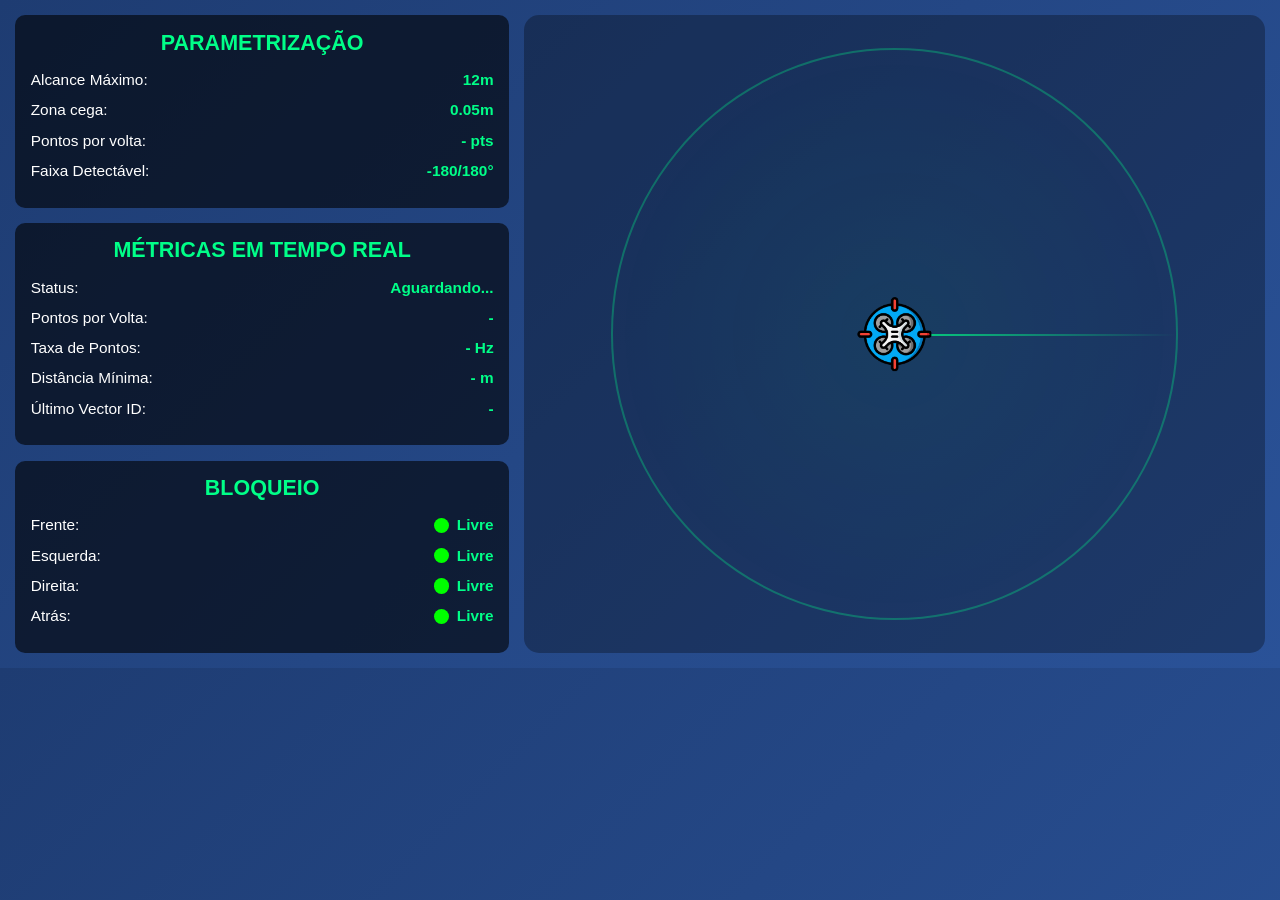
==== drone_inspetor/gui/lidar_dashboard.html @ 8823ca31 "Commit inicial do projeto" ====
<!DOCTYPE html>
<html lang="pt-BR">
<head>
    <meta charset="UTF-8">
    <meta name="viewport" content="width=device-width, initial-scale=1.0">
    <title>RPLiDAR C1 Dashboard</title>
    <style>
        /* O CSS está correto e não precisa de alterações */
        * { margin: 0; padding: 0; box-sizing: border-box; }
        html { font-size: clamp(10px, 1.2vw, 16px); }
        body {
            width: 100%; height: 100%;
            font-family: 'Segoe UI', Arial, sans-serif;
            background: linear-gradient(135deg, #1e3c72, #2a5298);
            color: white;
            overflow: hidden;
        }
        
        .dashboard { display: flex; width: 100%; height: 100%; padding: 1rem; gap: 1rem; }
        .area-a { flex: 2; display: flex; flex-direction: column; gap: 1rem; min-width: 280px; }
        .area-b { flex: 3; display: flex; flex-direction: column; min-height: 0; }

        .panel { background: rgba(0,0,0,0.6); border-radius: 10px; padding: 1rem; display: flex; flex-direction: column; flex-grow: 1; }
        .panel h3 { font-size: 1.4rem; margin-bottom: 1rem; color: #00ff88; text-align: center; }
        .metric { display: flex; justify-content: space-between; align-items: center; margin-bottom: 0.8rem; font-size: 1rem; }
        .metric-value { color: #00ff88; font-weight: bold; display: flex; align-items: center; }
        .led { width: 1rem; height: 1rem; border-radius: 50%; margin-right: 0.5rem; flex-shrink: 0; }
        .led.free { background-color: #00ff00; }
        .led.blocked { background-color: #ff0000; }

        .radar-section { flex-grow: 1; background: rgba(0,0,0,0.3); border-radius: 15px; padding: 1rem; display: flex; align-items: center; justify-content: center; min-height: 0; }
        
        .lidar-container {
            width: 100%;
            height: 100%;
            display: flex;
            align-items: center;
            justify-content: center;
            position: relative;
        }
        
        .lidar-display {
            width: 80%;
            padding-top: 80%;
            height: 0;
            position: relative;
            border: 2px solid rgba(0,255,136,0.3);
            border-radius: 50%;
            background: radial-gradient(circle, rgba(0,255,136,0.05) 0%, transparent 70%);
            /* Adiciona overflow: hidden para uma camada extra de segurança visual */
            overflow: hidden;
        }
        
        .range-circle, .angle-label, .angle-marker, .angle-line, .lidar-point, .scan-line, .drone-icon {
            position: absolute;
            pointer-events: none;
        }
        
        .range-circle {
            border: 1px solid rgba(0,255,136,0.2);
            border-radius: 50%;
            display: flex;
            align-items: flex-end;
            justify-content: center;
        }
        
        .range-label {
            font-size: 1.2rem;
            color: rgba(0,255,136,0.8);
            margin-bottom: -0.6rem;
            background: rgba(0,0,0,0.5);
            padding: 0.2rem 0.4rem;
            border-radius: 3px;
        }
        
        .angle-label { font-size: 1.2rem; color: rgba(0,255,136,0.8); transform: translate(-50%, -50%); }
        
        .angle-marker {
            width: 1px;
            height: 10px;
            background-color: rgba(0,255,136,0.5);
            transform-origin: bottom;
        }
        
        .angle-line {
            height: 1px;
            background-color: rgba(0,255,136,0.3);
            transform-origin: center;
        }
        
        .drone-icon {
            top: 50%; left: 50%;
            transform: translate(-50%, -50%);
            width: 13%;
            height: 13%;
            min-width: 32px;
            min-height: 32px;
            z-index: 10;
            background-image: url("target.png");
            background-size: contain;
        }
        
        .scan-line { top: 50%; left: 50%; width: 50%; height: 2px; background: linear-gradient(90deg, rgba(0,255,136,0.8) 0%, transparent 100%); transform-origin: 0 50%; z-index: 5; }
        
        .lidar-point {
            width: 6px;
            height: 6px;
            border-radius: 50%;
            transform: translate(-50%, -50%);
        }
    </style>
</head>
<body>
    <!-- Estrutura HTML sem alterações -->
    <div class="dashboard">
        <div class="area-a">
            <div class="panel parameterization"><h3>PARAMETRIZAÇÃO</h3><div class="metric"><span>Alcance Máximo:</span><span class="metric-value" id="displayRangeLabel">12m</span></div><div class="metric"><span>Zona cega:</span><span class="metric-value">0.05m</span></div><div class="metric"><span>Pontos por volta:</span><span class="metric-value" id="currentPointsLabel">- pts</span></div><div class="metric"><span>Faixa Detectável:</span><span class="metric-value" id="detectableRange">-180/180°</span></div></div>
            <div class="panel radar-metrics"><h3>MÉTRICAS EM TEMPO REAL</h3><div class="metric"><span>Status:</span><span class="metric-value" id="radarStatus">Aguardando...</span></div><div class="metric"><span>Pontos por Volta:</span><span class="metric-value" id="pointsPerRotation">-</span></div><div class="metric"><span>Taxa de Pontos:</span><span class="metric-value" id="pointsPerSecond">- Hz</span></div><div class="metric"><span>Distância Mínima:</span><span class="metric-value" id="minDistance">- m</span></div><div class="metric"><span>Último Vector ID:</span><span class="metric-value" id="vectorId">-</span></div></div>
            <div class="panel lock-status"><h3>BLOQUEIO</h3><div class="metric"><span>Frente:</span><div class="metric-value"><div class="led free" id="ledFront"></div><span id="lockFront">Livre</span></div></div><div class="metric"><span>Esquerda:</span><div class="metric-value"><div class="led free" id="ledLeft"></div><span id="lockLeft">Livre</span></div></div><div class="metric"><span>Direita:</span><div class="metric-value"><div class="led free" id="ledRight"></div><span id="lockRight">Livre</span></div></div><div class="metric"><span>Atrás:</span><div class="metric-value"><div class="led free" id="ledBack"></div><span id="lockBack">Livre</span></div></div></div>
        </div>
        <div class="area-b">
            <div class="radar-section">
                <div class="lidar-container" id="lidarContainer">
                    <div class="lidar-display" id="lidarDisplay">
                        <div class="scan-line" id="scanLine"></div>
                        <div class="drone-icon"></div>
                    </div>
                </div>
            </div>
        </div>
    </div>

    <script>
        const MAX_RANGE = 12;
        let displayRange = MAX_RANGE;
        let isInitialized = false;
        let lastAnimationTime = null;
        let scanAnimationAngle = 0;
        let current_point_vector = [];

        const lidarContainer = document.getElementById("lidarContainer");
        const lidarDisplay = document.getElementById("lidarDisplay");
        const scanLine = document.getElementById("scanLine");

        function updateScanAnimation(timestamp) {
            if (!isInitialized) return;
            if (!lastAnimationTime) lastAnimationTime = timestamp;
            const deltaTime = (timestamp - lastAnimationTime) / 1000;
            lastAnimationTime = timestamp;
            scanAnimationAngle = (scanAnimationAngle + 180 * deltaTime) % 360;
            scanLine.style.transform = `rotate(${scanAnimationAngle - 90}deg)`;
            requestAnimationFrame(updateScanAnimation);
        }

        function generateRangeCircles() {
            // (Função sem alterações)
            lidarDisplay.querySelectorAll(".range-circle").forEach(el => el.remove());
            const numCircles = 4;
            for (let i = 1; i <= numCircles; i++) {
                const radiusPercent = (i / numCircles) * 100;
                const circle = document.createElement("div");
                circle.className = "range-circle";
                circle.style.width = `${radiusPercent}%`;
                circle.style.height = `${radiusPercent}%`;
                circle.style.top = "50%";
                circle.style.left = "50%";
                circle.style.transform = "translate(-50%, -50%)";
                const label = document.createElement("div");
                label.className = "range-label";
                const distance = (displayRange / numCircles) * i;
                label.textContent = `${+distance.toFixed(2)}m`;
                circle.appendChild(label);
                lidarDisplay.appendChild(circle);
            }
        }

        function generateAngleMarkers() {
            // (Função sem alterações)
            lidarContainer.querySelectorAll(".angle-label, .angle-marker, .angle-line").forEach(el => el.remove());
            const displayRadius = lidarDisplay.clientWidth / 2;
            for (let angle = 0; angle < 360; angle += 45) {
                const visualRad = (angle - 90) * Math.PI / 180;
                const marker = document.createElement("div");
                marker.className = "angle-marker";
                const markerX = (lidarContainer.clientWidth / 2) + Math.cos(visualRad) * displayRadius;
                const markerY = (lidarContainer.clientHeight / 2) + Math.sin(visualRad) * displayRadius;
                marker.style.left = `${markerX}px`;
                marker.style.top = `${markerY}px`;
                marker.style.transform = `translate(-50%, -100%) rotate(${angle}deg)`;
                lidarContainer.appendChild(marker);
                const label = document.createElement("div");
                label.className = "angle-label";
                let displayAngle = angle;
                if (displayAngle > 180) { displayAngle -= 360; }
                displayAngle = -displayAngle;
                label.textContent = `${displayAngle}°`;
                const labelRadius = displayRadius + 25;
                const labelX = (lidarContainer.clientWidth / 2) + Math.cos(visualRad) * labelRadius;
                const labelY = (lidarContainer.clientHeight / 2) + Math.sin(visualRad) * labelRadius;
                label.style.left = `${labelX}px`;
                label.style.top = `${labelY}px`;
                lidarContainer.appendChild(label);
            }
            const drawLine = (angle) => {
                const line = document.createElement("div");
                line.className = "angle-line";
                line.style.width = "100%";
                line.style.top = "50%";
                line.style.left = "0%";
                line.style.transform = `rotate(${angle}deg)`;
                lidarDisplay.appendChild(line);
            };
            drawLine(45);
            drawLine(-45);
        }
        
        function plotLidarPoints() {
            if (!isInitialized) return;
            lidarDisplay.querySelectorAll(".lidar-point").forEach(p => p.remove());
            const displayRadius = lidarDisplay.clientWidth / 2;
            const scale = displayRadius / displayRange;

            for (let i = 0; i < current_point_vector.length; i += 2) {
                const distance = current_point_vector[i];
                const angleRad = current_point_vector[i + 1];

                // CORREÇÃO: Adiciona a condição para filtrar os pontos
                // Só plota se a distância for menor ou igual ao alcance de exibição atual.
                if (distance <= displayRange) {
                    const x = displayRadius - (distance * Math.sin(angleRad)) * scale;
                    const y = displayRadius - (distance * Math.cos(angleRad)) * scale;

                    const pointElement = document.createElement("div");
                    pointElement.className = "lidar-point";
                    pointElement.style.left = `${x}px`;
                    pointElement.style.top = `${y}px`;
                    pointElement.style.backgroundColor = getColorByDistance(distance);
                    lidarDisplay.appendChild(pointElement);
                }
            }
        }

        function getColorByDistance(distance) {
            if (distance > 5) return "rgb(0, 255, 0)";
            if (distance < 1) return "rgb(255, 0, 0)";
            const t = (distance - 1) / 4;
            const r = Math.round(255 * (1 - t));
            const g = Math.round(255 * t);
            return `rgb(${r}, ${g}, 0)`;
        }

        function initializeRadarElements() {
            if (!lidarDisplay) return;
            const tryToInitialize = () => {
                if (lidarDisplay.clientWidth > 10) {
                    isInitialized = true;
                    generateRangeCircles();
                    generateAngleMarkers();
                    requestAnimationFrame(updateScanAnimation);
                } else {
                    requestAnimationFrame(tryToInitialize);
                }
            };
            tryToInitialize();
        }

        lidarDisplay.addEventListener("wheel", function(event) {
            event.preventDefault();
            if (event.deltaY < 0) {
                displayRange = Math.max(1, displayRange - 1);
            } else {
                displayRange = Math.min(MAX_RANGE, displayRange + 1);
            }
            generateRangeCircles();
            plotLidarPoints();
        });

        function startRadarInitialization() {
            initializeRadarElements();
        }

        function dashboard_update_point_vector(newVector) {
            if (newVector && Array.isArray(newVector)) {
                current_point_vector = newVector;
                plotLidarPoints();
            }
        }
    </script>
</body>
</html>
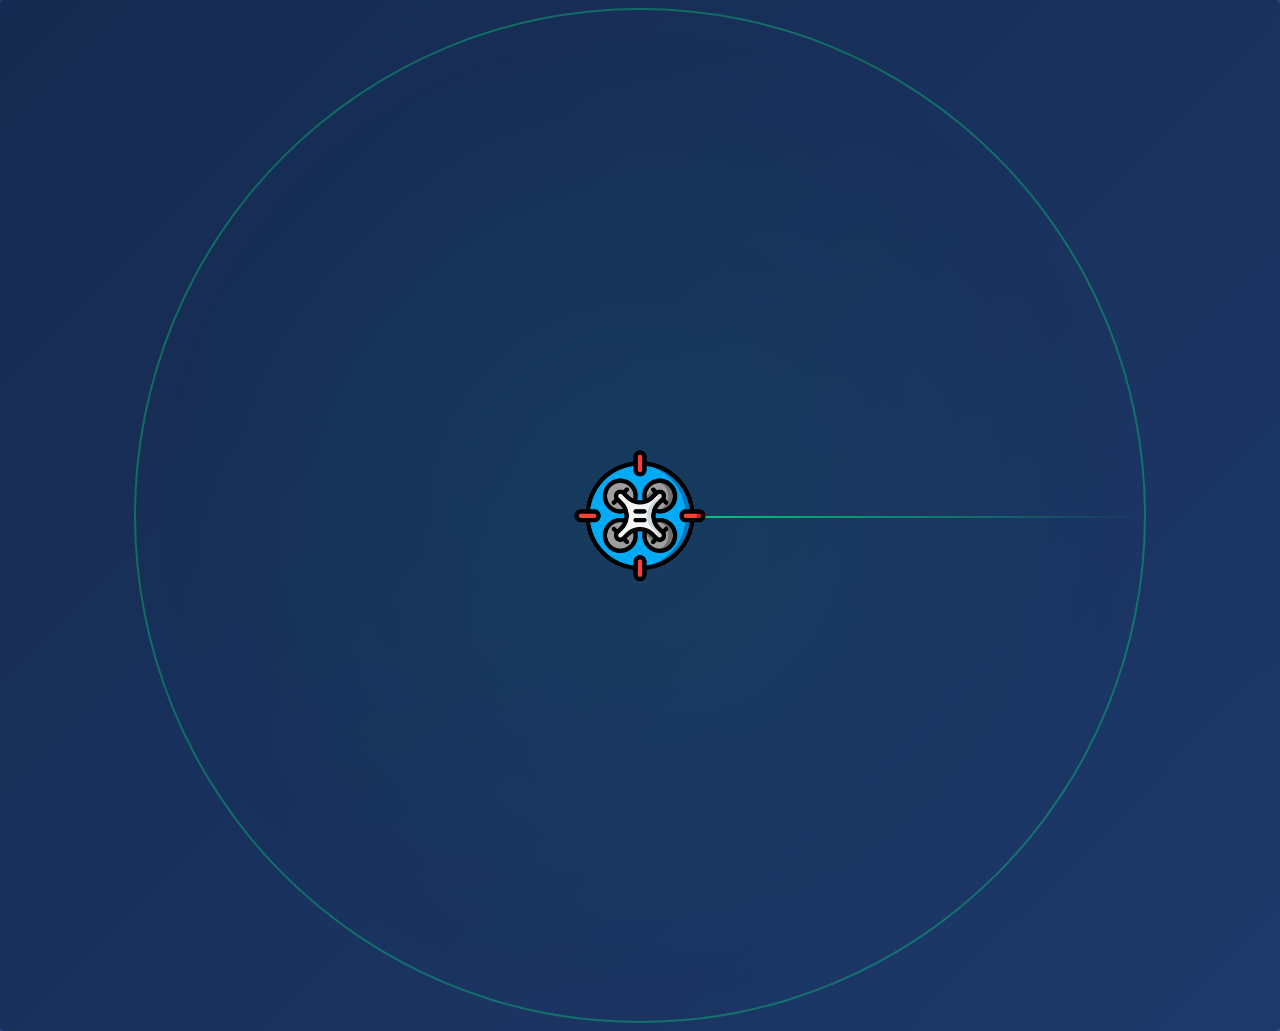
==== commit 19068382: "Mapa Funcionando" ====
--- a/drone_inspetor/gui/lidar_dashboard.html
+++ b/drone_inspetor/gui/lidar_dashboard.html
@@ -1,35 +1,51 @@
 <!DOCTYPE html>
 <html lang="pt-BR">
+
 <head>
     <meta charset="UTF-8">
     <meta name="viewport" content="width=device-width, initial-scale=1.0">
     <title>RPLiDAR C1 Dashboard</title>
     <style>
         /* O CSS está correto e não precisa de alterações */
-        * { margin: 0; padding: 0; box-sizing: border-box; }
-        html { font-size: clamp(10px, 1.2vw, 16px); }
+        * {
+            margin: 0;
+            padding: 0;
+            box-sizing: border-box;
+        }
+
+        html {
+            font-size: clamp(10px, 1.2vw, 16px);
+        }
+
         body {
-            width: 100%; height: 100%;
+            width: 100%;
+            height: 100%;
             font-family: 'Segoe UI', Arial, sans-serif;
             background: linear-gradient(135deg, #1e3c72, #2a5298);
             color: white;
             overflow: hidden;
         }
-        
-        .dashboard { display: flex; width: 100%; height: 100%; padding: 1rem; gap: 1rem; }
-        .area-a { flex: 2; display: flex; flex-direction: column; gap: 1rem; min-width: 280px; }
-        .area-b { flex: 3; display: flex; flex-direction: column; min-height: 0; }
-
-        .panel { background: rgba(0,0,0,0.6); border-radius: 10px; padding: 1rem; display: flex; flex-direction: column; flex-grow: 1; }
-        .panel h3 { font-size: 1.4rem; margin-bottom: 1rem; color: #00ff88; text-align: center; }
-        .metric { display: flex; justify-content: space-between; align-items: center; margin-bottom: 0.8rem; font-size: 1rem; }
-        .metric-value { color: #00ff88; font-weight: bold; display: flex; align-items: center; }
-        .led { width: 1rem; height: 1rem; border-radius: 50%; margin-right: 0.5rem; flex-shrink: 0; }
-        .led.free { background-color: #00ff00; }
-        .led.blocked { background-color: #ff0000; }
-
-        .radar-section { flex-grow: 1; background: rgba(0,0,0,0.3); border-radius: 15px; padding: 1rem; display: flex; align-items: center; justify-content: center; min-height: 0; }
-        
+
+        .dashboard {
+            display: flex;
+            width: 100%;
+            height: 100%;
+            padding: 0;
+        }
+
+        .radar-section {
+            flex-grow: 1;
+            background: rgba(0, 0, 0, 0.3);
+            border-radius: 5px;
+            padding: 0.5rem;
+            display: flex;
+            align-items: center;
+            justify-content: center;
+            min-height: 0;
+            width: 100%;
+            height: 100%;
+        }
+
         .lidar-container {
             width: 100%;
             height: 100%;
@@ -38,58 +54,69 @@
             justify-content: center;
             position: relative;
         }
-        
+
         .lidar-display {
             width: 80%;
             padding-top: 80%;
             height: 0;
             position: relative;
-            border: 2px solid rgba(0,255,136,0.3);
+            border: 2px solid rgba(0, 255, 136, 0.3);
             border-radius: 50%;
-            background: radial-gradient(circle, rgba(0,255,136,0.05) 0%, transparent 70%);
+            background: radial-gradient(circle, rgba(0, 255, 136, 0.05) 0%, transparent 70%);
             /* Adiciona overflow: hidden para uma camada extra de segurança visual */
             overflow: hidden;
         }
-        
-        .range-circle, .angle-label, .angle-marker, .angle-line, .lidar-point, .scan-line, .drone-icon {
+
+        .range-circle,
+        .angle-label,
+        .angle-marker,
+        .angle-line,
+        .lidar-point,
+        .scan-line,
+        .drone-icon {
             position: absolute;
             pointer-events: none;
         }
-        
+
         .range-circle {
-            border: 1px solid rgba(0,255,136,0.2);
+            border: 1px solid rgba(0, 255, 136, 0.2);
             border-radius: 50%;
             display: flex;
             align-items: flex-end;
             justify-content: center;
         }
-        
+
         .range-label {
             font-size: 1.2rem;
-            color: rgba(0,255,136,0.8);
+            color: rgba(0, 255, 136, 0.8);
             margin-bottom: -0.6rem;
-            background: rgba(0,0,0,0.5);
+            background: rgba(0, 0, 0, 0.5);
             padding: 0.2rem 0.4rem;
             border-radius: 3px;
         }
-        
-        .angle-label { font-size: 1.2rem; color: rgba(0,255,136,0.8); transform: translate(-50%, -50%); }
-        
+
+        .angle-label {
+            font-size: 1.2rem;
+            color: rgba(0, 255, 136, 0.8);
+            transform: translate(-50%, -50%);
+        }
+
         .angle-marker {
             width: 1px;
             height: 10px;
-            background-color: rgba(0,255,136,0.5);
+            background-color: rgba(0, 255, 136, 0.5);
             transform-origin: bottom;
         }
-        
+
         .angle-line {
             height: 1px;
-            background-color: rgba(0,255,136,0.3);
+            background-color: rgba(0, 255, 136, 0.3);
             transform-origin: center;
         }
-        
+
         .drone-icon {
-            top: 50%; left: 50%;
+            top: 50%;
+            left: 50%;
             transform: translate(-50%, -50%);
             width: 13%;
             height: 13%;
@@ -99,9 +126,17 @@
             background-image: url("target.png");
             background-size: contain;
         }
-        
-        .scan-line { top: 50%; left: 50%; width: 50%; height: 2px; background: linear-gradient(90deg, rgba(0,255,136,0.8) 0%, transparent 100%); transform-origin: 0 50%; z-index: 5; }
-        
+
+        .scan-line {
+            top: 50%;
+            left: 50%;
+            width: 50%;
+            height: 2px;
+            background: linear-gradient(90deg, rgba(0, 255, 136, 0.8) 0%, transparent 100%);
+            transform-origin: 0 50%;
+            z-index: 5;
+        }
+
         .lidar-point {
             width: 6px;
             height: 6px;
@@ -110,21 +145,15 @@
         }
     </style>
 </head>
+
 <body>
     <!-- Estrutura HTML sem alterações -->
     <div class="dashboard">
-        <div class="area-a">
-            <div class="panel parameterization"><h3>PARAMETRIZAÇÃO</h3><div class="metric"><span>Alcance Máximo:</span><span class="metric-value" id="displayRangeLabel">12m</span></div><div class="metric"><span>Zona cega:</span><span class="metric-value">0.05m</span></div><div class="metric"><span>Pontos por volta:</span><span class="metric-value" id="currentPointsLabel">- pts</span></div><div class="metric"><span>Faixa Detectável:</span><span class="metric-value" id="detectableRange">-180/180°</span></div></div>
-            <div class="panel radar-metrics"><h3>MÉTRICAS EM TEMPO REAL</h3><div class="metric"><span>Status:</span><span class="metric-value" id="radarStatus">Aguardando...</span></div><div class="metric"><span>Pontos por Volta:</span><span class="metric-value" id="pointsPerRotation">-</span></div><div class="metric"><span>Taxa de Pontos:</span><span class="metric-value" id="pointsPerSecond">- Hz</span></div><div class="metric"><span>Distância Mínima:</span><span class="metric-value" id="minDistance">- m</span></div><div class="metric"><span>Último Vector ID:</span><span class="metric-value" id="vectorId">-</span></div></div>
-            <div class="panel lock-status"><h3>BLOQUEIO</h3><div class="metric"><span>Frente:</span><div class="metric-value"><div class="led free" id="ledFront"></div><span id="lockFront">Livre</span></div></div><div class="metric"><span>Esquerda:</span><div class="metric-value"><div class="led free" id="ledLeft"></div><span id="lockLeft">Livre</span></div></div><div class="metric"><span>Direita:</span><div class="metric-value"><div class="led free" id="ledRight"></div><span id="lockRight">Livre</span></div></div><div class="metric"><span>Atrás:</span><div class="metric-value"><div class="led free" id="ledBack"></div><span id="lockBack">Livre</span></div></div></div>
-        </div>
-        <div class="area-b">
-            <div class="radar-section">
-                <div class="lidar-container" id="lidarContainer">
-                    <div class="lidar-display" id="lidarDisplay">
-                        <div class="scan-line" id="scanLine"></div>
-                        <div class="drone-icon"></div>
-                    </div>
+        <div class="radar-section">
+            <div class="lidar-container" id="lidarContainer">
+                <div class="lidar-display" id="lidarDisplay">
+                    <div class="scan-line" id="scanLine"></div>
+                    <div class="drone-icon"></div>
                 </div>
             </div>
         </div>
@@ -213,7 +242,7 @@
             drawLine(45);
             drawLine(-45);
         }
-        
+
         function plotLidarPoints() {
             if (!isInitialized) return;
             lidarDisplay.querySelectorAll(".lidar-point").forEach(p => p.remove());
@@ -264,7 +293,7 @@
             tryToInitialize();
         }
 
-        lidarDisplay.addEventListener("wheel", function(event) {
+        lidarDisplay.addEventListener("wheel", function (event) {
             event.preventDefault();
             if (event.deltaY < 0) {
                 displayRange = Math.max(1, displayRange - 1);
@@ -287,4 +316,5 @@
         }
     </script>
 </body>
-</html>
+
+</html>
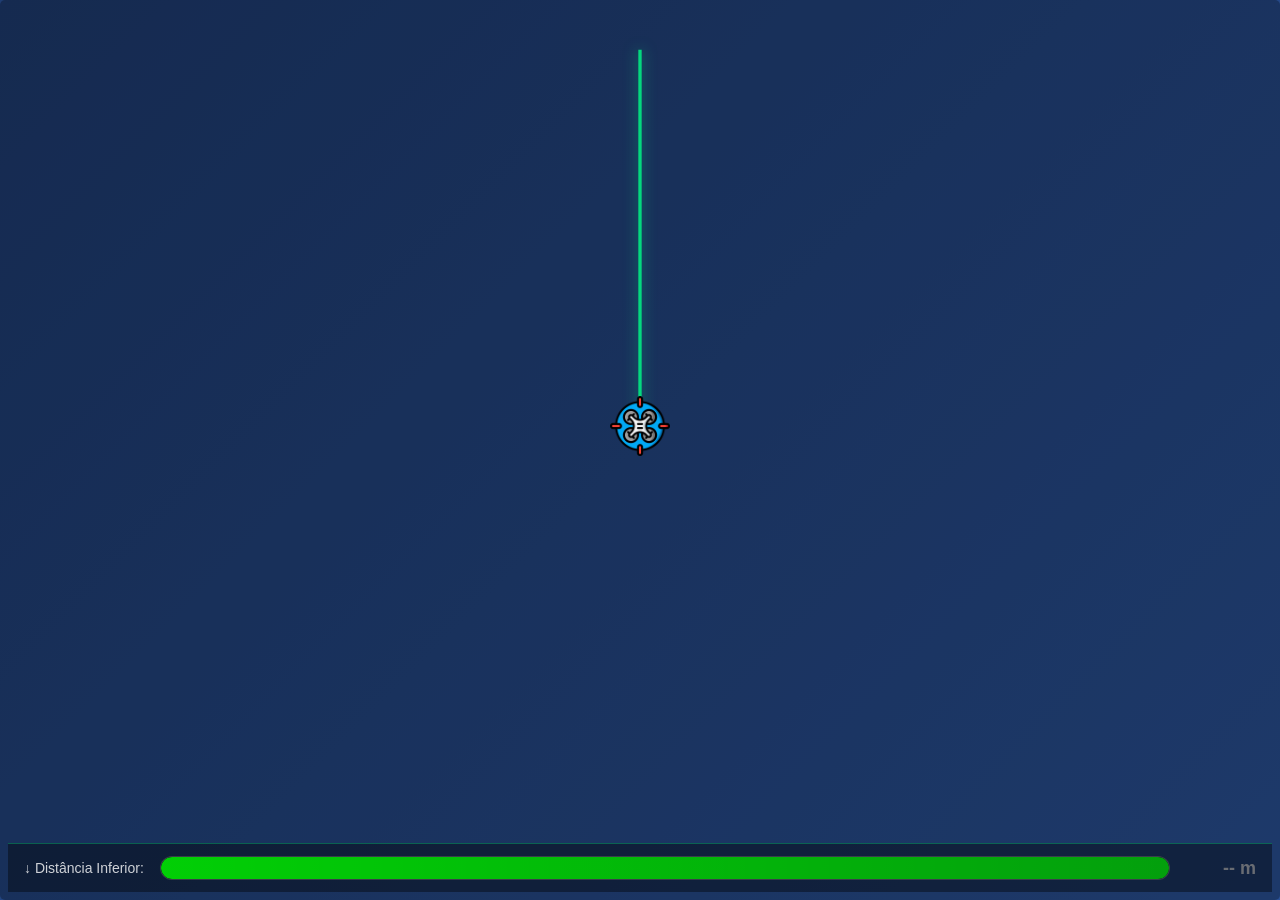
==== commit b3c66af6: "Versão Quase Pronta" ====
--- a/drone_inspetor/gui/lidar_dashboard.html
+++ b/drone_inspetor/gui/lidar_dashboard.html
@@ -6,17 +6,13 @@
     <meta name="viewport" content="width=device-width, initial-scale=1.0">
     <title>RPLiDAR C1 Dashboard</title>
     <style>
-        /* O CSS está correto e não precisa de alterações */
         * {
             margin: 0;
             padding: 0;
             box-sizing: border-box;
         }
 
-        html {
-            font-size: clamp(10px, 1.2vw, 16px);
-        }
-
+        html,
         body {
             width: 100%;
             height: 100%;
@@ -39,280 +35,718 @@
             border-radius: 5px;
             padding: 0.5rem;
             display: flex;
-            align-items: center;
-            justify-content: center;
-            min-height: 0;
+            flex-direction: column;
             width: 100%;
             height: 100%;
         }
 
-        .lidar-container {
-            width: 100%;
-            height: 100%;
+        /* Container principal do radar - ocupa todo espaço disponível acima do indicador */
+        .radar-wrapper {
+            position: relative;
+            flex: 1;
+            min-height: 0;
             display: flex;
             align-items: center;
             justify-content: center;
+        }
+
+        /* Container que mantém o aspecto quadrado do radar */
+        .radar-container {
             position: relative;
-        }
-
-        .lidar-display {
-            width: 80%;
-            padding-top: 80%;
-            height: 0;
-            position: relative;
-            border: 2px solid rgba(0, 255, 136, 0.3);
-            border-radius: 50%;
-            background: radial-gradient(circle, rgba(0, 255, 136, 0.05) 0%, transparent 70%);
-            /* Adiciona overflow: hidden para uma camada extra de segurança visual */
-            overflow: hidden;
-        }
-
-        .range-circle,
-        .angle-label,
-        .angle-marker,
-        .angle-line,
-        .lidar-point,
-        .scan-line,
+            /* Usa a menor dimensão para garantir que caiba */
+            width: min(100%, 100vh - 4rem);
+            aspect-ratio: 1 / 1;
+            max-width: 100%;
+            max-height: 100%;
+        }
+
+        /* SVG do radar ocupa todo o container */
+        .radar-svg {
+            position: absolute;
+            top: 0;
+            left: 0;
+            width: 100%;
+            height: 100%;
+        }
+
+        /* Estilo dos textos no SVG */
+        .radar-text {
+            font-family: 'Segoe UI', Arial, sans-serif;
+            fill: rgba(0, 255, 136, 0.9);
+            font-weight: 500;
+        }
+
+        .angle-text {
+            font-size: 21px;
+            text-anchor: middle;
+            dominant-baseline: middle;
+        }
+
+        .range-text {
+            font-size: 18px;
+            text-anchor: middle;
+            dominant-baseline: middle;
+        }
+
+        .range-text-bg {
+            fill: rgba(0, 0, 0, 0.6);
+        }
+
+        /* Círculos de range */
+        .range-circle {
+            fill: none;
+            stroke: rgba(0, 255, 136, 0.2);
+            stroke-width: 1;
+        }
+
+        /* Círculo externo principal */
+        .outer-circle {
+            fill: rgba(0, 255, 136, 0.03);
+            stroke: rgba(0, 255, 136, 0.4);
+            stroke-width: 2;
+        }
+
+        /* Linhas de ângulo */
+        .angle-line {
+            stroke: rgba(0, 255, 136, 0.15);
+            stroke-width: 1;
+        }
+
+        /* Marcadores de ângulo */
+        .angle-marker {
+            stroke: rgba(0, 255, 136, 0.5);
+            stroke-width: 2;
+        }
+
+        /* Linha de scan */
+        .scan-line {
+            stroke: rgba(0, 255, 136, 0.8);
+            stroke-width: 2;
+            filter: drop-shadow(0 0 4px rgba(0, 255, 136, 0.6));
+        }
+
+        /* Gradiente para a linha de scan */
+        .scan-gradient stop:first-child {
+            stop-color: rgba(0, 255, 136, 0.9);
+        }
+
+        .scan-gradient stop:last-child {
+            stop-color: transparent;
+        }
+
+        /* Pontos do LiDAR */
+        .lidar-point {
+            filter: drop-shadow(0 0 2px currentColor);
+        }
+
+        /* Ícone do drone no centro */
         .drone-icon {
             position: absolute;
-            pointer-events: none;
-        }
-
-        .range-circle {
-            border: 1px solid rgba(0, 255, 136, 0.2);
-            border-radius: 50%;
-            display: flex;
-            align-items: flex-end;
-            justify-content: center;
-        }
-
-        .range-label {
-            font-size: 1.2rem;
-            color: rgba(0, 255, 136, 0.8);
-            margin-bottom: -0.6rem;
-            background: rgba(0, 0, 0, 0.5);
-            padding: 0.2rem 0.4rem;
-            border-radius: 3px;
-        }
-
-        .angle-label {
-            font-size: 1.2rem;
-            color: rgba(0, 255, 136, 0.8);
-            transform: translate(-50%, -50%);
-        }
-
-        .angle-marker {
-            width: 1px;
-            height: 10px;
-            background-color: rgba(0, 255, 136, 0.5);
-            transform-origin: bottom;
-        }
-
-        .angle-line {
-            height: 1px;
-            background-color: rgba(0, 255, 136, 0.3);
-            transform-origin: center;
-        }
-
-        .drone-icon {
             top: 50%;
             left: 50%;
             transform: translate(-50%, -50%);
-            width: 13%;
-            height: 13%;
-            min-width: 32px;
-            min-height: 32px;
-            z-index: 10;
+            width: 12%;
+            height: 12%;
+            min-width: 28px;
+            min-height: 28px;
+            max-width: 60px;
+            max-height: 60px;
             background-image: url("target.png");
             background-size: contain;
-        }
-
-        .scan-line {
+            background-repeat: no-repeat;
+            background-position: center;
+            z-index: 10;
+            pointer-events: none;
+        }
+
+        /* Estilo para quando target.png não existe */
+        .drone-icon-fallback {
+            position: absolute;
             top: 50%;
             left: 50%;
-            width: 50%;
+            transform: translate(-50%, -50%);
+            width: 24px;
+            height: 24px;
+            border: 2px solid rgba(0, 255, 136, 0.8);
+            border-radius: 50%;
+            background: rgba(0, 255, 136, 0.2);
+            z-index: 10;
+            pointer-events: none;
+        }
+
+        .drone-icon-fallback::before,
+        .drone-icon-fallback::after {
+            content: '';
+            position: absolute;
+            background: rgba(0, 255, 136, 0.8);
+        }
+
+        .drone-icon-fallback::before {
+            width: 100%;
             height: 2px;
-            background: linear-gradient(90deg, rgba(0, 255, 136, 0.8) 0%, transparent 100%);
-            transform-origin: 0 50%;
-            z-index: 5;
-        }
-
-        .lidar-point {
-            width: 6px;
-            height: 6px;
-            border-radius: 50%;
-            transform: translate(-50%, -50%);
+            top: 50%;
+            left: 0;
+            transform: translateY(-50%);
+        }
+
+        .drone-icon-fallback::after {
+            width: 2px;
+            height: 100%;
+            left: 50%;
+            top: 0;
+            transform: translateX(-50%);
+        }
+
+        /* ==================== INDICADOR DE DISTÂNCIA INFERIOR ==================== */
+        .ground-distance-container {
+            width: 100%;
+            padding: 0.75rem 1rem;
+            background: rgba(0, 0, 0, 0.4);
+            border-top: 1px solid rgba(0, 255, 136, 0.3);
+            display: flex;
+            align-items: center;
+            gap: 1rem;
+        }
+
+        .ground-distance-label {
+            font-size: 14px;
+            color: rgba(255, 255, 255, 0.8);
+            white-space: nowrap;
+            min-width: 120px;
+        }
+
+        .ground-distance-bar-container {
+            flex: 1;
+            height: 24px;
+            background: rgba(0, 0, 0, 0.5);
+            border-radius: 12px;
+            overflow: hidden;
+            position: relative;
+            border: 1px solid rgba(255, 255, 255, 0.2);
+        }
+
+        .ground-distance-bar {
+            height: 100%;
+            border-radius: 12px;
+            transition: width 0.3s ease;
+            /* Cor inicial verde - será sobrescrita pelo JS */
+            background: linear-gradient(90deg, rgba(0, 255, 0, 0.8), rgba(0, 255, 0, 0.6));
+            box-shadow: 0 0 10px rgba(0, 255, 0, 0.4);
+        }
+
+        .ground-distance-bar.pulsing {
+            animation: pulse-danger 0.5s infinite;
+        }
+
+        @keyframes pulse-danger {
+
+            0%,
+            100% {
+                opacity: 1;
+            }
+
+            50% {
+                opacity: 0.5;
+            }
+        }
+
+        .ground-distance-value {
+            font-size: 18px;
+            font-weight: 600;
+            min-width: 70px;
+            text-align: right;
+            transition: color 0.3s ease;
+        }
+
+        .ground-distance-value.no-data {
+            color: rgba(128, 128, 128, 0.8);
         }
     </style>
 </head>
 
 <body>
-    <!-- Estrutura HTML sem alterações -->
     <div class="dashboard">
         <div class="radar-section">
-            <div class="lidar-container" id="lidarContainer">
-                <div class="lidar-display" id="lidarDisplay">
-                    <div class="scan-line" id="scanLine"></div>
-                    <div class="drone-icon"></div>
+            <div class="radar-wrapper">
+                <div class="radar-container" id="radarContainer">
+                    <svg class="radar-svg" id="radarSvg" viewBox="0 0 500 500" preserveAspectRatio="xMidYMid meet">
+                        <defs>
+                            <!-- Gradiente para a linha de scan -->
+                            <linearGradient id="scanGradient" x1="0%" y1="0%" x2="100%" y2="0%">
+                                <stop offset="0%" stop-color="rgba(0, 255, 136, 0.9)" />
+                                <stop offset="100%" stop-color="transparent" />
+                            </linearGradient>
+
+                            <!-- Gradiente radial para o fundo -->
+                            <radialGradient id="radarGradient" cx="50%" cy="50%" r="50%">
+                                <stop offset="0%" stop-color="rgba(0, 255, 136, 0.08)" />
+                                <stop offset="70%" stop-color="rgba(0, 255, 136, 0.02)" />
+                                <stop offset="100%" stop-color="transparent" />
+                            </radialGradient>
+                        </defs>
+
+                        <!-- Grupo de elementos estáticos (círculos, linhas, labels) -->
+                        <g id="staticElements"></g>
+
+                        <!-- Grupo de pontos do LiDAR -->
+                        <g id="pointsGroup"></g>
+
+                        <!-- Linha de scan animada -->
+                        <line id="scanLine" class="scan-line" x1="250" y1="250" x2="250" y2="25"
+                            stroke="url(#scanGradient)" />
+                    </svg>
+
+                    <!-- Ícone do drone no centro -->
+                    <div class="drone-icon" id="droneIcon"></div>
                 </div>
+            </div>
+
+            <!-- Indicador de distância inferior (altímetro LiDAR) -->
+            <div class="ground-distance-container">
+                <span class="ground-distance-label">↓ Distância Inferior:</span>
+                <div class="ground-distance-bar-container">
+                    <div class="ground-distance-bar" id="groundDistanceBar"></div>
+                </div>
+                <span class="ground-distance-value no-data" id="groundDistanceValue">-- m</span>
             </div>
         </div>
     </div>
 
     <script>
-        const MAX_RANGE = 12;
-        let displayRange = MAX_RANGE;
+        // =====================================================================
+        // CONFIGURAÇÕES DO RADAR
+        // =====================================================================
+        const CONFIG = {
+            MAX_RANGE: 12,           // Alcance máximo em metros
+            NUM_RANGE_CIRCLES: 4,    // Número de círculos de distância
+            ANGLE_STEP: 45,          // Intervalo entre labels de ângulo (graus)
+            SCAN_SPEED: 180,         // Velocidade de rotação do scan (graus/segundo)
+            SVG_SIZE: 500,           // Tamanho do viewBox do SVG
+            RADAR_PADDING: 0.16,     // Padding para os labels de ângulo (% do raio)
+            POINT_SIZE: 3            // Tamanho dos pontos do LiDAR
+        };
+
+        // =====================================================================
+        // ESTADO DO RADAR
+        // =====================================================================
+        let displayRange = CONFIG.MAX_RANGE;
         let isInitialized = false;
         let lastAnimationTime = null;
         let scanAnimationAngle = 0;
-        let current_point_vector = [];
-
-        const lidarContainer = document.getElementById("lidarContainer");
-        const lidarDisplay = document.getElementById("lidarDisplay");
-        const scanLine = document.getElementById("scanLine");
-
-        function updateScanAnimation(timestamp) {
-            if (!isInitialized) return;
-            if (!lastAnimationTime) lastAnimationTime = timestamp;
-            const deltaTime = (timestamp - lastAnimationTime) / 1000;
-            lastAnimationTime = timestamp;
-            scanAnimationAngle = (scanAnimationAngle + 180 * deltaTime) % 360;
-            scanLine.style.transform = `rotate(${scanAnimationAngle - 90}deg)`;
-            requestAnimationFrame(updateScanAnimation);
-        }
-
+        let currentPointVector = [];
+        let resizeObserver = null;
+
+        // =====================================================================
+        // ELEMENTOS DOM
+        // =====================================================================
+        const radarContainer = document.getElementById('radarContainer');
+        const radarSvg = document.getElementById('radarSvg');
+        const staticElements = document.getElementById('staticElements');
+        const pointsGroup = document.getElementById('pointsGroup');
+        const scanLine = document.getElementById('scanLine');
+        const droneIcon = document.getElementById('droneIcon');
+
+        // Centro e raio do radar no sistema de coordenadas do SVG
+        const CENTER = CONFIG.SVG_SIZE / 2;
+        const RADAR_RADIUS = CENTER * (1 - CONFIG.RADAR_PADDING);
+
+        // =====================================================================
+        // FUNÇÕES DE DESENHO DO RADAR
+        // =====================================================================
+
+        /**
+         * Cria um elemento SVG com os atributos especificados
+         */
+        function createSvgElement(type, attributes) {
+            const element = document.createElementNS('http://www.w3.org/2000/svg', type);
+            for (const [key, value] of Object.entries(attributes)) {
+                element.setAttribute(key, value);
+            }
+            return element;
+        }
+
+        /**
+         * Gera todos os elementos estáticos do radar
+         */
+        function generateStaticElements() {
+            // Limpa elementos anteriores
+            staticElements.innerHTML = '';
+
+            // 1. Círculo de fundo com gradiente
+            const bgCircle = createSvgElement('circle', {
+                cx: CENTER,
+                cy: CENTER,
+                r: RADAR_RADIUS,
+                fill: 'url(#radarGradient)',
+                class: 'outer-circle'
+            });
+            staticElements.appendChild(bgCircle);
+
+            // 2. Linhas diagonais (45° e -45°)
+            [45, -45].forEach(angle => {
+                const rad = (angle - 90) * Math.PI / 180;
+                const x1 = CENTER - Math.cos(rad) * RADAR_RADIUS;
+                const y1 = CENTER - Math.sin(rad) * RADAR_RADIUS;
+                const x2 = CENTER + Math.cos(rad) * RADAR_RADIUS;
+                const y2 = CENTER + Math.sin(rad) * RADAR_RADIUS;
+
+                const line = createSvgElement('line', {
+                    x1, y1, x2, y2,
+                    class: 'angle-line'
+                });
+                staticElements.appendChild(line);
+            });
+
+            // 3. Círculos de distância
+            generateRangeCircles();
+
+            // 4. Marcadores e labels de ângulo
+            generateAngleLabels();
+        }
+
+        /**
+         * Gera os círculos de distância com labels
+         */
         function generateRangeCircles() {
-            // (Função sem alterações)
-            lidarDisplay.querySelectorAll(".range-circle").forEach(el => el.remove());
-            const numCircles = 4;
-            for (let i = 1; i <= numCircles; i++) {
-                const radiusPercent = (i / numCircles) * 100;
-                const circle = document.createElement("div");
-                circle.className = "range-circle";
-                circle.style.width = `${radiusPercent}%`;
-                circle.style.height = `${radiusPercent}%`;
-                circle.style.top = "50%";
-                circle.style.left = "50%";
-                circle.style.transform = "translate(-50%, -50%)";
-                const label = document.createElement("div");
-                label.className = "range-label";
-                const distance = (displayRange / numCircles) * i;
-                label.textContent = `${+distance.toFixed(2)}m`;
-                circle.appendChild(label);
-                lidarDisplay.appendChild(circle);
-            }
-        }
-
-        function generateAngleMarkers() {
-            // (Função sem alterações)
-            lidarContainer.querySelectorAll(".angle-label, .angle-marker, .angle-line").forEach(el => el.remove());
-            const displayRadius = lidarDisplay.clientWidth / 2;
-            for (let angle = 0; angle < 360; angle += 45) {
+            // Remove círculos anteriores
+            staticElements.querySelectorAll('.range-circle, .range-text, .range-text-bg').forEach(el => el.remove());
+
+            for (let i = 1; i <= CONFIG.NUM_RANGE_CIRCLES; i++) {
+                const radiusFraction = i / CONFIG.NUM_RANGE_CIRCLES;
+                const radius = RADAR_RADIUS * radiusFraction;
+
+                // Círculo
+                const circle = createSvgElement('circle', {
+                    cx: CENTER,
+                    cy: CENTER,
+                    r: radius,
+                    class: 'range-circle'
+                });
+                staticElements.appendChild(circle);
+
+                // Label de distância (na parte inferior do círculo)
+                const distance = (displayRange / CONFIG.NUM_RANGE_CIRCLES) * i;
+                const labelY = CENTER + radius - 15;
+
+                // Fundo do texto
+                const textBg = createSvgElement('rect', {
+                    x: CENTER - 18,
+                    y: labelY - 8,
+                    width: 36,
+                    height: 16,
+                    rx: 3,
+                    class: 'range-text-bg'
+                });
+                staticElements.appendChild(textBg);
+
+                // Texto
+                const label = createSvgElement('text', {
+                    x: CENTER,
+                    y: labelY,
+                    class: 'radar-text range-text'
+                });
+                label.textContent = `${distance.toFixed(1)}m`;
+                staticElements.appendChild(label);
+            }
+        }
+
+        /**
+         * Gera os marcadores e labels de ângulo ao redor do radar
+         */
+        function generateAngleLabels() {
+            // Remove labels anteriores
+            staticElements.querySelectorAll('.angle-text, .angle-marker').forEach(el => el.remove());
+
+            const labelRadius = RADAR_RADIUS + 20; // Posição dos labels fora do círculo
+
+            for (let angle = 0; angle < 360; angle += CONFIG.ANGLE_STEP) {
+                // Converte para ângulo visual (0° no topo, sentido horário)
                 const visualRad = (angle - 90) * Math.PI / 180;
-                const marker = document.createElement("div");
-                marker.className = "angle-marker";
-                const markerX = (lidarContainer.clientWidth / 2) + Math.cos(visualRad) * displayRadius;
-                const markerY = (lidarContainer.clientHeight / 2) + Math.sin(visualRad) * displayRadius;
-                marker.style.left = `${markerX}px`;
-                marker.style.top = `${markerY}px`;
-                marker.style.transform = `translate(-50%, -100%) rotate(${angle}deg)`;
-                lidarContainer.appendChild(marker);
-                const label = document.createElement("div");
-                label.className = "angle-label";
+
+                // Marcador na borda do círculo
+                const markerInnerR = RADAR_RADIUS - 5;
+                const markerOuterR = RADAR_RADIUS + 5;
+
+                const marker = createSvgElement('line', {
+                    x1: CENTER + Math.cos(visualRad) * markerInnerR,
+                    y1: CENTER + Math.sin(visualRad) * markerInnerR,
+                    x2: CENTER + Math.cos(visualRad) * markerOuterR,
+                    y2: CENTER + Math.sin(visualRad) * markerOuterR,
+                    class: 'angle-marker'
+                });
+                staticElements.appendChild(marker);
+
+                // Calcula o ângulo para exibição (0° na frente, positivo à esquerda)
                 let displayAngle = angle;
-                if (displayAngle > 180) { displayAngle -= 360; }
+                if (displayAngle > 180) displayAngle -= 360;
                 displayAngle = -displayAngle;
+
+                // Label de ângulo
+                const labelX = CENTER + Math.cos(visualRad) * labelRadius;
+                const labelY = CENTER + Math.sin(visualRad) * labelRadius;
+
+                const label = createSvgElement('text', {
+                    x: labelX,
+                    y: labelY,
+                    class: 'radar-text angle-text'
+                });
                 label.textContent = `${displayAngle}°`;
-                const labelRadius = displayRadius + 25;
-                const labelX = (lidarContainer.clientWidth / 2) + Math.cos(visualRad) * labelRadius;
-                const labelY = (lidarContainer.clientHeight / 2) + Math.sin(visualRad) * labelRadius;
-                label.style.left = `${labelX}px`;
-                label.style.top = `${labelY}px`;
-                lidarContainer.appendChild(label);
-            }
-            const drawLine = (angle) => {
-                const line = document.createElement("div");
-                line.className = "angle-line";
-                line.style.width = "100%";
-                line.style.top = "50%";
-                line.style.left = "0%";
-                line.style.transform = `rotate(${angle}deg)`;
-                lidarDisplay.appendChild(line);
-            };
-            drawLine(45);
-            drawLine(-45);
-        }
-
+                staticElements.appendChild(label);
+            }
+        }
+
+        // =====================================================================
+        // FUNÇÕES DE PLOTAGEM DE PONTOS
+        // =====================================================================
+
+        /**
+         * Plota os pontos do LiDAR no radar
+         */
         function plotLidarPoints() {
             if (!isInitialized) return;
-            lidarDisplay.querySelectorAll(".lidar-point").forEach(p => p.remove());
-            const displayRadius = lidarDisplay.clientWidth / 2;
-            const scale = displayRadius / displayRange;
-
-            for (let i = 0; i < current_point_vector.length; i += 2) {
-                const distance = current_point_vector[i];
-                const angleRad = current_point_vector[i + 1];
-
-                // CORREÇÃO: Adiciona a condição para filtrar os pontos
-                // Só plota se a distância for menor ou igual ao alcance de exibição atual.
-                if (distance <= displayRange) {
-                    const x = displayRadius - (distance * Math.sin(angleRad)) * scale;
-                    const y = displayRadius - (distance * Math.cos(angleRad)) * scale;
-
-                    const pointElement = document.createElement("div");
-                    pointElement.className = "lidar-point";
-                    pointElement.style.left = `${x}px`;
-                    pointElement.style.top = `${y}px`;
-                    pointElement.style.backgroundColor = getColorByDistance(distance);
-                    lidarDisplay.appendChild(pointElement);
+
+            // Limpa pontos anteriores
+            pointsGroup.innerHTML = '';
+
+            const scale = RADAR_RADIUS / displayRange;
+
+            for (let i = 0; i < currentPointVector.length; i += 2) {
+                const distance = currentPointVector[i];
+                const angleRad = currentPointVector[i + 1];
+
+                // Só plota pontos dentro do alcance de exibição
+                if (distance <= displayRange && distance > 0) {
+                    // Converte coordenadas polares para cartesianas
+                    // O ângulo 0 é na frente (direção +Y no sistema do drone)
+                    const x = CENTER - (distance * Math.sin(angleRad)) * scale;
+                    const y = CENTER - (distance * Math.cos(angleRad)) * scale;
+
+                    const point = createSvgElement('circle', {
+                        cx: x,
+                        cy: y,
+                        r: CONFIG.POINT_SIZE,
+                        fill: getColorByDistance(distance),
+                        class: 'lidar-point'
+                    });
+                    pointsGroup.appendChild(point);
                 }
             }
         }
 
+        /**
+         * Retorna a cor do ponto baseada na distância
+         */
         function getColorByDistance(distance) {
-            if (distance > 5) return "rgb(0, 255, 0)";
-            if (distance < 1) return "rgb(255, 0, 0)";
+            if (distance > 5) return 'rgb(0, 255, 0)';      // Verde (longe)
+            if (distance < 1) return 'rgb(255, 0, 0)';      // Vermelho (muito perto)
+
+            // Gradiente de vermelho para verde entre 1m e 5m
             const t = (distance - 1) / 4;
             const r = Math.round(255 * (1 - t));
             const g = Math.round(255 * t);
             return `rgb(${r}, ${g}, 0)`;
         }
 
-        function initializeRadarElements() {
-            if (!lidarDisplay) return;
-            const tryToInitialize = () => {
-                if (lidarDisplay.clientWidth > 10) {
-                    isInitialized = true;
-                    generateRangeCircles();
-                    generateAngleMarkers();
-                    requestAnimationFrame(updateScanAnimation);
-                } else {
-                    requestAnimationFrame(tryToInitialize);
-                }
-            };
-            tryToInitialize();
-        }
-
-        lidarDisplay.addEventListener("wheel", function (event) {
+        // =====================================================================
+        // ANIMAÇÃO DO SCAN
+        // =====================================================================
+
+        /**
+         * Atualiza a animação da linha de scan
+         */
+        function updateScanAnimation(timestamp) {
+            if (!isInitialized) return;
+
+            if (!lastAnimationTime) lastAnimationTime = timestamp;
+            const deltaTime = (timestamp - lastAnimationTime) / 1000;
+            lastAnimationTime = timestamp;
+
+            // Atualiza o ângulo
+            scanAnimationAngle = (scanAnimationAngle + CONFIG.SCAN_SPEED * deltaTime) % 360;
+
+            // Calcula a posição final da linha
+            const rad = (scanAnimationAngle - 90) * Math.PI / 180;
+            const x2 = CENTER + Math.cos(rad) * RADAR_RADIUS;
+            const y2 = CENTER + Math.sin(rad) * RADAR_RADIUS;
+
+            scanLine.setAttribute('x2', x2);
+            scanLine.setAttribute('y2', y2);
+
+            requestAnimationFrame(updateScanAnimation);
+        }
+
+        // =====================================================================
+        // CONTROLE DE ZOOM (SCROLL)
+        // =====================================================================
+
+        radarContainer.addEventListener('wheel', function (event) {
             event.preventDefault();
+
             if (event.deltaY < 0) {
                 displayRange = Math.max(1, displayRange - 1);
             } else {
-                displayRange = Math.min(MAX_RANGE, displayRange + 1);
-            }
+                displayRange = Math.min(CONFIG.MAX_RANGE, displayRange + 1);
+            }
+
             generateRangeCircles();
             plotLidarPoints();
         });
 
+        // =====================================================================
+        // INICIALIZAÇÃO
+        // =====================================================================
+
+        /**
+         * Verifica se a imagem do drone existe
+         */
+        function checkDroneIcon() {
+            const img = new Image();
+            img.onload = function () {
+                // Imagem existe, mantém o ícone
+            };
+            img.onerror = function () {
+                // Imagem não existe, usa fallback
+                droneIcon.classList.add('drone-icon-fallback');
+                droneIcon.style.backgroundImage = 'none';
+            };
+            img.src = 'target.png';
+        }
+
+        /**
+         * Inicializa o radar
+         */
+        function initializeRadar() {
+            if (isInitialized) return;
+
+            isInitialized = true;
+            generateStaticElements();
+            checkDroneIcon();
+            requestAnimationFrame(updateScanAnimation);
+        }
+
+        /**
+         * Função chamada pelo Python após o carregamento da página
+         */
         function startRadarInitialization() {
-            initializeRadarElements();
-        }
-
+            // Aguarda um frame para garantir que o layout está pronto
+            requestAnimationFrame(() => {
+                initializeRadar();
+            });
+        }
+
+        /**
+         * Função chamada pelo Python para atualizar os pontos
+         */
         function dashboard_update_point_vector(newVector) {
-            if (newVector && Array.isArray(newVector)) {
-                current_point_vector = newVector;
-                plotLidarPoints();
-            }
+            // Se for inválido ou nulo, usa array vazio para limpar a tela
+            if (!newVector || !Array.isArray(newVector)) {
+                currentPointVector = [];
+            } else {
+                currentPointVector = newVector;
+            }
+            // Sempre atualiza (redesenha/limpa)
+            plotLidarPoints();
+        }
+
+        // =====================================================================
+        // INDICADOR DE DISTÂNCIA INFERIOR
+        // =====================================================================
+
+        const groundDistanceBar = document.getElementById('groundDistanceBar');
+        const groundDistanceValue = document.getElementById('groundDistanceValue');
+
+        // Configuração do indicador de distância inferior
+        const GROUND_CONFIG = {
+            MAX_DISTANCE: 10,      // Distância máxima exibida (metros)
+            GREEN_THRESHOLD: 3,    // Acima disso = verde puro
+            RED_THRESHOLD: 1       // Abaixo disso = vermelho piscante
+        };
+
+        /**
+         * Calcula a cor RGB para a distância (verde -> vermelho)
+         * @param {number} distance - Distância em metros
+         * @returns {object} - {r, g, b} valores de 0 a 255
+         */
+        function getColorForDistance(distance) {
+            // Acima de 3m = verde puro
+            if (distance >= GROUND_CONFIG.GREEN_THRESHOLD) {
+                return { r: 0, g: 255, b: 0 };
+            }
+
+            // Abaixo de 1m = vermelho puro
+            if (distance <= GROUND_CONFIG.RED_THRESHOLD) {
+                return { r: 255, g: 0, b: 0 };
+            }
+
+            // Entre 1m e 3m = transição suave verde -> vermelho
+            // t = 0 quando distance = 3 (verde)
+            // t = 1 quando distance = 1 (vermelho)
+            const range = GROUND_CONFIG.GREEN_THRESHOLD - GROUND_CONFIG.RED_THRESHOLD;
+            const t = (GROUND_CONFIG.GREEN_THRESHOLD - distance) / range;
+
+            // Interpolação linear de verde para vermelho
+            const r = Math.round(255 * t);
+            const g = Math.round(255 * (1 - t));
+            const b = 0;
+
+            return { r, g, b };
+        }
+
+        /**
+         * Função chamada pelo Python para atualizar a distância inferior
+         * @param {number} distance - Distância em metros (null ou NaN = sem dados)
+         */
+        function dashboard_update_ground_distance(distance) {
+            // Verifica se os elementos existem
+            if (!groundDistanceBar || !groundDistanceValue) {
+                console.warn('Ground distance elements not found');
+                return;
+            }
+
+            // Verifica se há dados válidos
+            if (distance === null || distance === undefined || isNaN(distance)) {
+                groundDistanceBar.style.width = '0%';
+                groundDistanceBar.style.background = 'rgba(128, 128, 128, 0.5)';
+                groundDistanceBar.style.boxShadow = 'none';
+                groundDistanceBar.classList.remove('pulsing');
+                groundDistanceValue.textContent = '-- m';
+                groundDistanceValue.className = 'ground-distance-value no-data';
+                return;
+            }
+
+            // Calcula a largura da barra (máximo 100%)
+            const percentage = Math.min(100, (distance / GROUND_CONFIG.MAX_DISTANCE) * 100);
+            groundDistanceBar.style.width = `${percentage}%`;
+
+            // Atualiza o valor
+            groundDistanceValue.textContent = `${distance.toFixed(2)} m`;
+            groundDistanceValue.className = 'ground-distance-value';
+
+            // Calcula a cor baseada na distância
+            const color = getColorForDistance(distance);
+            const colorStr = `rgb(${color.r}, ${color.g}, ${color.b})`;
+            const colorStrLight = `rgba(${color.r}, ${color.g}, ${color.b}, 0.6)`;
+
+            // Aplica a cor na barra e no texto
+            groundDistanceBar.style.background = `linear-gradient(90deg, ${colorStr}, ${colorStrLight})`;
+            groundDistanceBar.style.boxShadow = `0 0 10px rgba(${color.r}, ${color.g}, ${color.b}, 0.5)`;
+            groundDistanceValue.style.color = colorStr;
+
+            // Adiciona/remove animação de pulso para distâncias perigosas
+            if (distance <= GROUND_CONFIG.RED_THRESHOLD) {
+                groundDistanceBar.classList.add('pulsing');
+            } else {
+                groundDistanceBar.classList.remove('pulsing');
+            }
+        }
+
+        // Configura observer para redimensionamento (opcional, SVG já é responsivo)
+        if (typeof ResizeObserver !== 'undefined') {
+            resizeObserver = new ResizeObserver(() => {
+                // O SVG com viewBox se ajusta automaticamente
+                // Mas podemos ajustar o tamanho da fonte se necessário
+            });
+            resizeObserver.observe(radarContainer);
         }
     </script>
 </body>
